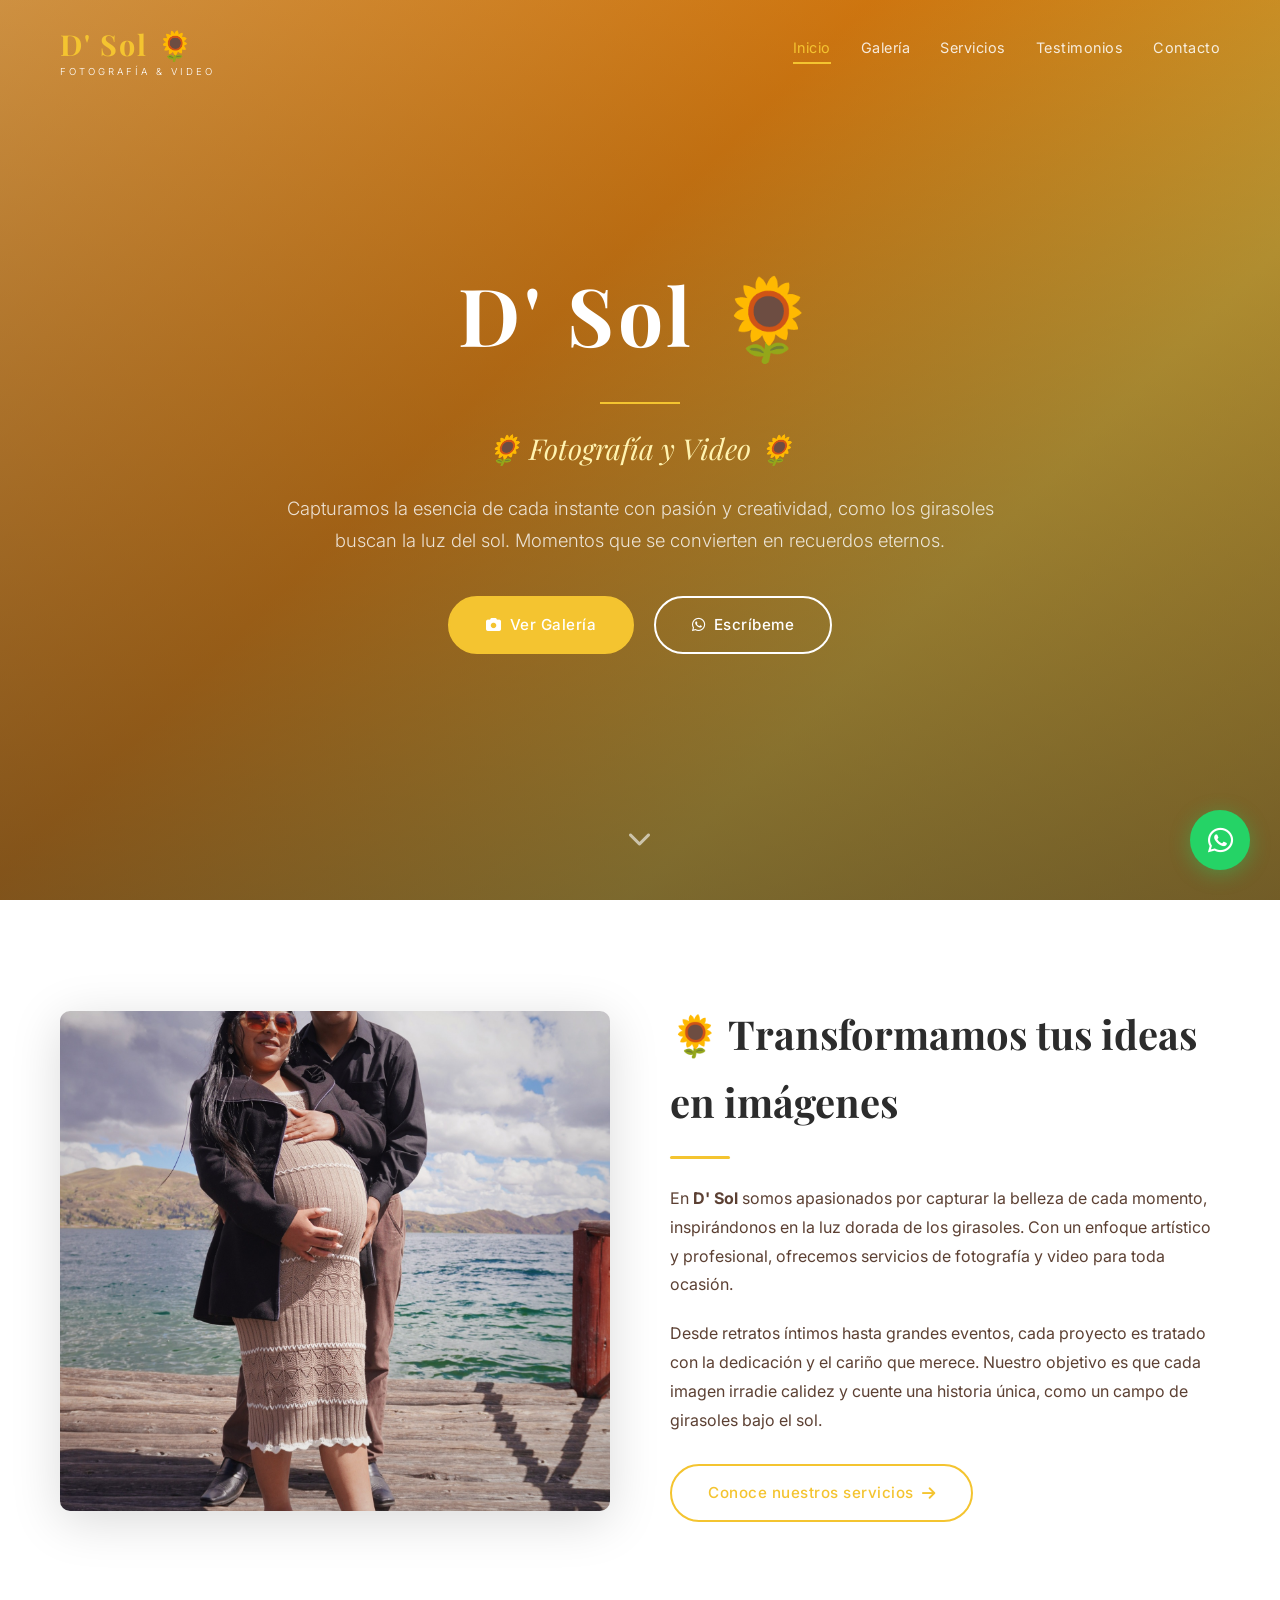
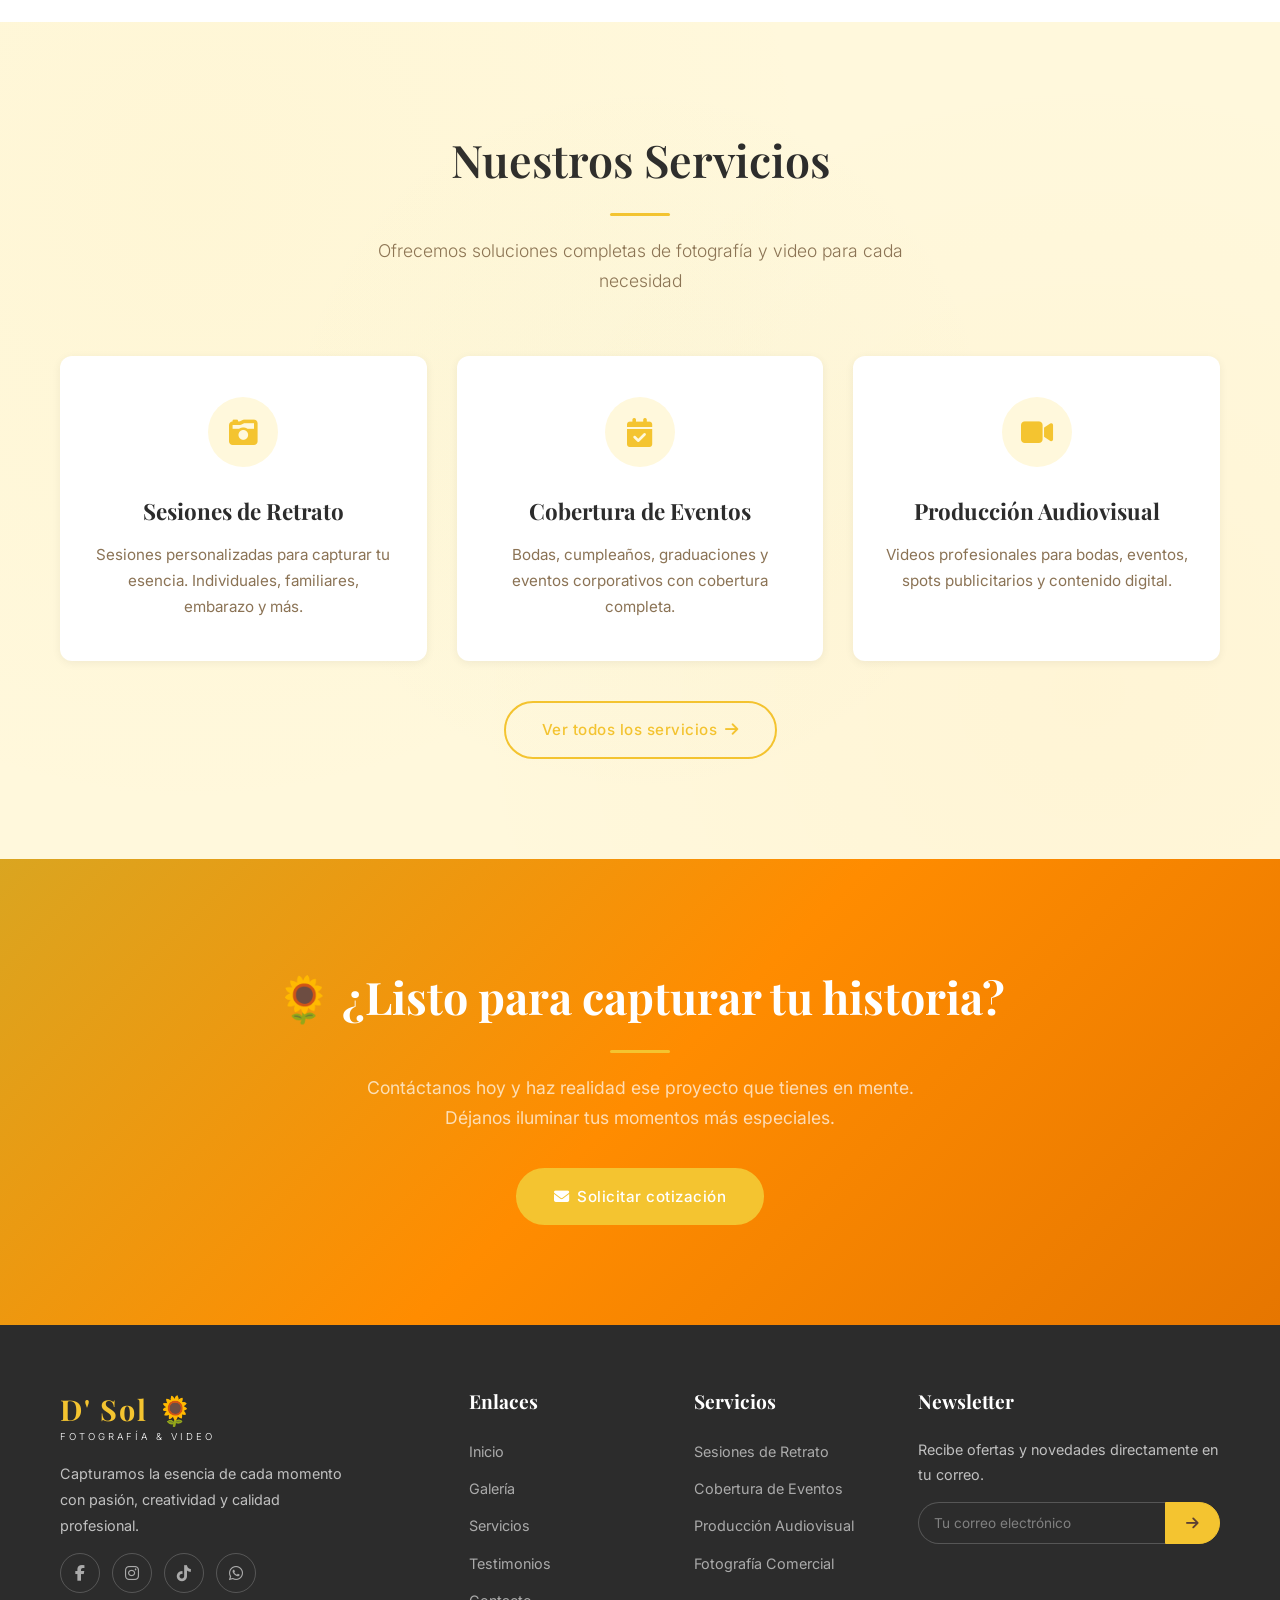
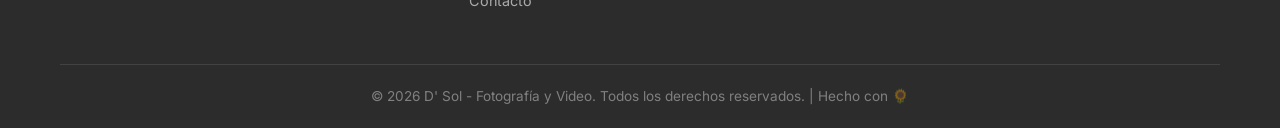
==== index.html @ 4c2d7820 "PrimeraVersion_FaltaEmail_planes" ====
<!DOCTYPE html>
<html lang="es">
<head>
  <meta charset="UTF-8">
  <meta name="viewport" content="width=device-width, initial-scale=1.0">
  <meta name="description" content="D' Sol - Fotografía y Video. Capturamos tus momentos más especiales con calidad profesional.">
  <title>D' Sol - Fotografía y Video</title>
  <link rel="stylesheet" href="css/style.css">
  <link rel="stylesheet" href="https://cdnjs.cloudflare.com/ajax/libs/font-awesome/6.5.1/css/all.min.css">
  <link rel="icon" href="img/favicon.ico" type="image/x-icon">
</head>
<body>

  <!-- ===== HEADER ===== -->
  <header class="header">
    <div class="container">
      <a href="index.html" class="logo">
        D' Sol 🌻
        <span class="logo-sub">Fotografía &amp; Video</span>
      </a>
      <nav class="nav">
        <a href="index.html" class="active">Inicio</a>
        <a href="galeria.html">Galería</a>
        <a href="servicios.html">Servicios</a>
        <a href="testimoniales.html">Testimonios</a>
        <a href="contacto.html">Contacto</a>
      </nav>
      <button class="hamburger" aria-label="Menú">
        <span></span>
        <span></span>
        <span></span>
      </button>
    </div>
  </header>

  <!-- ===== HERO SECTION ===== -->
  <section class="hero">
    <div class="hero-overlay"></div>
    <div class="hero-content">
      <h1>D' Sol 🌻</h1>
      <div class="hero-divider"></div>
      <p class="hero-sub">🌻 Fotografía y Video 🌻</p>
      <p class="hero-desc">Capturamos la esencia de cada instante con pasión y creatividad, como los girasoles buscan la luz del sol. Momentos que se convierten en recuerdos eternos.</p>
      <div class="hero-buttons">
        <a href="galeria.html" class="btn btn-primary"><i class="fas fa-camera"></i> Ver Galería</a>
        <a href="https://wa.me/51974904717" target="_blank" class="btn btn-secondary"><i class="fab fa-whatsapp"></i> Escríbeme</a>
      </div>
    </div>
    <div class="hero-scroll">
      <a href="#about"><i class="fas fa-chevron-down"></i></a>
    </div>
  </section>

  <!-- ===== ABOUT SECTION ===== -->
  <section class="section" id="about">
    <div class="container">
      <div class="about-grid">
        <div class="about-image">
          <img src="img/foto1_galeria.jpg" alt="D' Sol Fotografía">
        </div>
        <div class="about-text">
          <h2>🌻 Transformamos tus ideas en imágenes</h2>
          <div class="section-divider" style="margin: 15px 0 25px;"></div>
          <p>En <strong>D' Sol</strong> somos apasionados por capturar la belleza de cada momento, inspirándonos en la luz dorada de los girasoles. Con un enfoque artístico y profesional, ofrecemos servicios de fotografía y video para toda ocasión.</p>
          <p>Desde retratos íntimos hasta grandes eventos, cada proyecto es tratado con la dedicación y el cariño que merece. Nuestro objetivo es que cada imagen irradie calidez y cuente una historia única, como un campo de girasoles bajo el sol.</p>
          <a href="servicios.html" class="btn btn-gold-outline">Conoce nuestros servicios <i class="fas fa-arrow-right"></i></a>
        </div>
      </div>
    </div>
  </section>

  <!-- ===== SERVICES PREVIEW ===== -->
  <section class="section section-alt">
    <div class="container">
      <h2 class="section-title">Nuestros Servicios</h2>
      <div class="section-divider"></div>
      <p class="section-subtitle">Ofrecemos soluciones completas de fotografía y video para cada necesidad</p>
      <div class="services-grid">
        <div class="service-card">
          <div class="icon"><i class="fas fa-camera-retro"></i></div>
          <h3>Sesiones de Retrato</h3>
          <p>Sesiones personalizadas para capturar tu esencia. Individuales, familiares, embarazo y más.</p>
        </div>
        <div class="service-card">
          <div class="icon"><i class="fas fa-calendar-check"></i></div>
          <h3>Cobertura de Eventos</h3>
          <p>Bodas, cumpleaños, graduaciones y eventos corporativos con cobertura completa.</p>
        </div>
        <div class="service-card">
          <div class="icon"><i class="fas fa-video"></i></div>
          <h3>Producción Audiovisual</h3>
          <p>Videos profesionales para bodas, eventos, spots publicitarios y contenido digital.</p>
        </div>
      </div>
      <div style="text-align: center; margin-top: 40px;">
        <a href="servicios.html" class="btn btn-gold-outline">Ver todos los servicios <i class="fas fa-arrow-right"></i></a>
      </div>
    </div>
  </section>

  <!-- ===== CTA SECTION ===== -->
  <section class="cta-section">
    <div class="container">
      <h2>🌻 ¿Listo para capturar tu historia?</h2>
      <div class="section-divider"></div>
      <p>Contáctanos hoy y haz realidad ese proyecto que tienes en mente. Déjanos iluminar tus momentos más especiales.</p>
      <a href="contacto.html" class="btn btn-primary"><i class="fas fa-envelope"></i> Solicitar cotización</a>
    </div>
  </section>

  <!-- ===== FOOTER ===== -->
  <footer class="footer">
    <div class="container">
      <div class="footer-grid">
        <div class="footer-brand">
          <a href="index.html" class="logo">
            D' Sol 🌻
            <span class="logo-sub">Fotografía &amp; Video</span>
          </a>
          <p>Capturamos la esencia de cada momento con pasión, creatividad y calidad profesional.</p>
          <div class="footer-social">
            <a href="https://www.facebook.com/profile.php?id=61590328746285" target="_blank" aria-label="Facebook"><i class="fab fa-facebook-f"></i></a>
            <a href="https://www.instagram.com/dsol_studio.fotografiayvideo" target="_blank" aria-label="Instagram"><i class="fab fa-instagram"></i></a>
            <a href="https://www.tiktok.com/@la_bitacora_de_sole" target="_blank" aria-label="TikTok"><i class="fab fa-tiktok"></i></a>
            <a href="https://wa.me/51974904717" target="_blank" aria-label="WhatsApp"><i class="fab fa-whatsapp"></i></a>
          </div>
        </div>
        <div>
          <h4>Enlaces</h4>
          <ul class="footer-links">
            <li><a href="index.html">Inicio</a></li>
            <li><a href="galeria.html">Galería</a></li>
            <li><a href="servicios.html">Servicios</a></li>
            <li><a href="testimoniales.html">Testimonios</a></li>
            <li><a href="contacto.html">Contacto</a></li>
          </ul>
        </div>
        <div>
          <h4>Servicios</h4>
          <ul class="footer-links">
            <li><a href="servicios.html">Sesiones de Retrato</a></li>
            <li><a href="servicios.html">Cobertura de Eventos</a></li>
            <li><a href="servicios.html">Producción Audiovisual</a></li>
            <li><a href="servicios.html">Fotografía Comercial</a></li>
          </ul>
        </div>
        <div class="footer-newsletter">
          <h4>Newsletter</h4>
          <p>Recibe ofertas y novedades directamente en tu correo.</p>
          <form class="newsletter-form">
            <input type="email" placeholder="Tu correo electrónico" required>
            <button type="submit"><i class="fas fa-arrow-right"></i></button>
          </form>
        </div>
      </div>
      <div class="footer-bottom">
        <p>&copy; 2026 D' Sol - Fotografía y Video. Todos los derechos reservados. | Hecho con 🌻</p>
      </div>
    </div>
  </footer>

  <!-- ===== WHATSAPP FLOATING BUTTON ===== -->
  <a href="https://wa.me/51974904717" target="_blank" class="whatsapp-float" aria-label="WhatsApp">
    <i class="fab fa-whatsapp"></i>
  </a>

  <script src="js/main.js"></script>
</body>
</html>
---- css/style.css ----
/* ============================================
   D' Sol - Fotografía y Video | Style Sheet
   Tema: Girasol | Colores cálidos | Elegancia
   ============================================ */

/* ----- Import Google Fonts ----- */
@import url('https://fonts.googleapis.com/css2?family=Playfair+Display:ital,wght@0,400;0,500;0,600;0,700;1,400&family=Inter:wght@300;400;500;600&display=swap');

/* ----- CSS Custom Properties ----- */
:root {
  --gold: #F4C430;
  --gold-light: #FFF3B0;
  --gold-dark: #DAA520;
  --orange: #FF8C00;
  --orange-light: #FFB347;
  --brown: #5C4033;
  --brown-light: #8B7355;
  --leaf-green: #6B8E23;
  --cream: #FFF8DC;
  --white: #FFFFFF;
  --off-white: #FFFAF0;
  --dark: #2C2C2C;
  --dark-light: #4A4A4A;
  --gray: #FFF8DC;
  --gray-medium: #F0E6C8;
  --text: #5C4033;
  --text-light: #8B7355;
  --shadow-sm: 0 2px 10px rgba(0,0,0,0.06);
  --shadow-md: 0 4px 25px rgba(0,0,0,0.1);
  --shadow-lg: 0 10px 50px rgba(0,0,0,0.15);
  --transition: all 0.3s ease;
  --font-heading: 'Playfair Display', Georgia, serif;
  --font-body: 'Inter', -apple-system, sans-serif;
}

/* ----- Reset & Base ----- */
*, *::before, *::after {
  margin: 0;
  padding: 0;
  box-sizing: border-box;
}

html {
  scroll-behavior: smooth;
  font-size: 16px;
}

body {
  font-family: var(--font-body);
  color: var(--text);
  background: var(--white);
  line-height: 1.7;
  overflow-x: hidden;
}

a {
  text-decoration: none;
  color: inherit;
  transition: var(--transition);
}

img {
  max-width: 100%;
  height: auto;
  display: block;
}

ul { list-style: none; }

.container {
  max-width: 1200px;
  margin: 0 auto;
  padding: 0 20px;
}

.section {
  padding: 100px 0;
}

.section-title {
  font-family: var(--font-heading);
  font-size: 2.8rem;
  color: var(--dark);
  text-align: center;
  margin-bottom: 15px;
  font-weight: 600;
}

.section-subtitle {
  text-align: center;
  color: var(--text-light);
  font-size: 1.1rem;
  max-width: 600px;
  margin: 0 auto 60px;
  font-weight: 300;
}

.section-divider {
  width: 60px;
  height: 3px;
  background: var(--gold);
  margin: 15px auto 20px;
  border-radius: 2px;
}

.section-alt {
  background: var(--cream);
  position: relative;
}

.section-alt::before {
  content: '';
  position: absolute;
  top: 0; left: 0; right: 0; bottom: 0;
  background-image: 
    radial-gradient(circle at 15% 20%, rgba(244,196,48,0.04) 0%, transparent 50%),
    radial-gradient(circle at 85% 80%, rgba(255,140,0,0.03) 0%, transparent 50%),
    radial-gradient(circle at 50% 50%, rgba(107,142,35,0.02) 0%, transparent 50%);
  pointer-events: none;
}

.sunflower-icon {
  display: inline-block;
  font-size: 1.2rem;
  margin: 0 5px;
}

.sunflower-divider {
  display: flex;
  align-items: center;
  justify-content: center;
  gap: 10px;
  margin: 20px 0;
  font-size: 1.1rem;
  color: var(--gold);
}

.sunflower-divider::before,
.sunflower-divider::after {
  content: '';
  flex: 1;
  height: 1px;
  background: linear-gradient(to right, transparent, var(--gold-light), transparent);
  max-width: 100px;
}

.featured-badge {
  background: linear-gradient(135deg, var(--gold), var(--orange));
  color: var(--white);
}

/* ----- Buttons ----- */
.btn {
  display: inline-flex;
  align-items: center;
  gap: 8px;
  padding: 14px 36px;
  border-radius: 50px;
  font-family: var(--font-body);
  font-size: 0.95rem;
  font-weight: 500;
  cursor: pointer;
  transition: var(--transition);
  border: 2px solid transparent;
  letter-spacing: 0.5px;
}

.btn-primary {
  background: var(--gold);
  color: var(--white);
  border-color: var(--gold);
}

.btn-primary:hover {
  background: transparent;
  color: var(--gold);
  transform: translateY(-2px);
  box-shadow: 0 5px 20px rgba(201, 169, 110, 0.3);
}

.btn-secondary {
  background: transparent;
  color: var(--white);
  border-color: var(--white);
}

.btn-secondary:hover {
  background: var(--white);
  color: var(--dark);
  transform: translateY(-2px);
}

.btn-dark {
  background: var(--dark);
  color: var(--white);
  border-color: var(--dark);
}

.btn-dark:hover {
  background: var(--gold);
  border-color: var(--gold);
  transform: translateY(-2px);
}

.btn-gold-outline {
  background: transparent;
  color: var(--gold);
  border-color: var(--gold);
}

.btn-gold-outline:hover {
  background: var(--gold);
  color: var(--white);
  transform: translateY(-2px);
}

/* ----- Header / Navigation ----- */
.header {
  position: fixed;
  top: 0;
  left: 0;
  width: 100%;
  z-index: 1000;
  padding: 20px 0;
  transition: var(--transition);
  background: transparent;
}

.header.scrolled {
  background: rgba(255,255,255,0.98);
  backdrop-filter: blur(10px);
  padding: 12px 0;
  box-shadow: 0 2px 20px rgba(0,0,0,0.08);
}

.header .container {
  display: flex;
  align-items: center;
  justify-content: space-between;
}

.logo {
  font-family: var(--font-heading);
  font-size: 1.8rem;
  font-weight: 700;
  color: var(--gold);
  letter-spacing: 2px;
}

.logo span {
  color: var(--white);
}

.header.scrolled .logo span {
  color: var(--dark);
}

.logo-sub {
  display: block;
  font-size: 0.6rem;
  font-family: var(--font-body);
  font-weight: 300;
  letter-spacing: 3px;
  color: var(--white);
  text-transform: uppercase;
  margin-top: -5px;
}

.header.scrolled .logo-sub {
  color: var(--text-light);
}

.nav {
  display: flex;
  align-items: center;
  gap: 30px;
}

.nav a {
  color: rgba(255,255,255,0.85);
  font-size: 0.9rem;
  font-weight: 400;
  letter-spacing: 0.5px;
  position: relative;
  padding-bottom: 3px;
}

.header.scrolled .nav a {
  color: var(--dark-light);
}

.nav a::after {
  content: '';
  position: absolute;
  bottom: 0;
  left: 0;
  width: 0;
  height: 2px;
  background: var(--gold);
  transition: var(--transition);
}

.nav a:hover::after,
.nav a.active::after {
  width: 100%;
}

.nav a:hover,
.nav a.active {
  color: var(--gold);
}

/* Hamburger Menu */
.hamburger {
  display: none;
  flex-direction: column;
  gap: 5px;
  cursor: pointer;
  padding: 5px;
  background: none;
  border: none;
}

.hamburger span {
  display: block;
  width: 25px;
  height: 2px;
  background: var(--white);
  transition: var(--transition);
}

.header.scrolled .hamburger span {
  background: var(--dark);
}

/* Hero Section */
.hero {
  position: relative;
  min-height: 100vh;
  display: flex;
  align-items: center;
  justify-content: center;
  background: linear-gradient(135deg, #FFB347 0%, #FF8C00 40%, #F4C430 70%, #DAA520 100%);
  overflow: hidden;
}

.hero::before {
  content: '';
  position: absolute;
  top: 0;
  left: 0;
  width: 100%;
  height: 100%;
  background: url('https://images.unsplash.com/photo-1597848212624-a19eb35e2651?w=1920&q=80') center/cover no-repeat;
  opacity: 0.2;
  animation: heroZoom 20s ease-in-out infinite alternate;
}

@keyframes heroZoom {
  0% { transform: scale(1); }
  100% { transform: scale(1.1); }
}

.hero-overlay {
  position: absolute;
  top: 0;
  left: 0;
  width: 100%;
  height: 100%;
  background: linear-gradient(to bottom, rgba(92,64,51,0.3) 0%, rgba(44,44,44,0.6) 100%);
}

.hero-content {
  position: relative;
  z-index: 2;
  text-align: center;
  padding: 0 20px;
  max-width: 800px;
}

.hero-content h1 {
  font-family: var(--font-heading);
  font-size: 5rem;
  color: var(--white);
  font-weight: 700;
  letter-spacing: 4px;
  margin-bottom: 5px;
  animation: fadeInUp 1s ease;
}

.hero-content .hero-sub {
  font-family: var(--font-heading);
  font-size: 1.8rem;
  color: var(--gold-light);
  font-weight: 400;
  font-style: italic;
  margin-bottom: 20px;
  animation: fadeInUp 1s ease 0.2s both;
}

.hero-content .hero-desc {
  font-size: 1.15rem;
  color: rgba(255,255,255,0.8);
  font-weight: 300;
  margin-bottom: 40px;
  animation: fadeInUp 1s ease 0.4s both;
}

.hero-divider {
  width: 80px;
  height: 2px;
  background: var(--gold);
  margin: 20px auto;
  animation: fadeInUp 1s ease 0.3s both;
}

.hero-buttons {
  display: flex;
  gap: 20px;
  justify-content: center;
  flex-wrap: wrap;
  animation: fadeInUp 1s ease 0.6s both;
}

.hero-scroll {
  position: absolute;
  bottom: 40px;
  left: 50%;
  transform: translateX(-50%);
  z-index: 2;
  animation: bounceDown 2s ease-in-out infinite;
}

.hero-scroll a {
  color: rgba(255,255,255,0.6);
  font-size: 1.5rem;
}

@keyframes fadeInUp {
  from { opacity: 0; transform: translateY(30px); }
  to { opacity: 1; transform: translateY(0); }
}

@keyframes bounceDown {
  0%, 100% { transform: translateX(-50%) translateY(0); }
  50% { transform: translateX(-50%) translateY(10px); }
}

/* ----- About Section (Home) ----- */
.about-grid {
  display: grid;
  grid-template-columns: 1fr 1fr;
  gap: 60px;
  align-items: center;
}

.about-image {
  border-radius: 10px;
  overflow: hidden;
  box-shadow: var(--shadow-lg);
}

.about-image img {
  width: 100%;
  height: 500px;
  object-fit: cover;
  transition: var(--transition);
}

.about-image:hover img {
  transform: scale(1.03);
}

.about-text h2 {
  font-family: var(--font-heading);
  font-size: 2.5rem;
  color: var(--dark);
  margin-bottom: 20px;
}

.about-text p {
  margin-bottom: 20px;
  line-height: 1.8;
}

.about-text .btn {
  margin-top: 10px;
}

/* ----- Services Cards (Home Preview) ----- */
.services-grid {
  display: grid;
  grid-template-columns: repeat(3, 1fr);
  gap: 30px;
}

.service-card {
  background: var(--white);
  border-radius: 12px;
  padding: 40px 30px;
  text-align: center;
  box-shadow: var(--shadow-sm);
  transition: var(--transition);
  border: 1px solid transparent;
}

.service-card:hover {
  transform: translateY(-8px);
  box-shadow: var(--shadow-md);
  border-color: var(--gold-light);
}

.service-card .icon {
  width: 70px;
  height: 70px;
  margin: 0 auto 25px;
  background: var(--gray);
  border-radius: 50%;
  display: flex;
  align-items: center;
  justify-content: center;
  font-size: 1.8rem;
  color: var(--gold);
  transition: var(--transition);
}

.service-card:hover .icon {
  background: var(--gold);
  color: var(--white);
}

.service-card h3 {
  font-family: var(--font-heading);
  font-size: 1.4rem;
  color: var(--dark);
  margin-bottom: 12px;
}

.service-card p {
  font-size: 0.95rem;
  color: var(--text-light);
  line-height: 1.7;
}

/* ----- CTA Section ----- */
.cta-section {
  background: linear-gradient(135deg, #DAA520 0%, #FF8C00 50%, #E67600 100%);
  text-align: center;
  padding: 100px 0;
  position: relative;
  overflow: hidden;
}

.cta-section::before {
  content: '';
  position: absolute;
  top: 0; left: 0;
  width: 100%; height: 100%;
  background: url('https://images.unsplash.com/photo-1597848212624-a19eb35e2651?w=1920&q=80') center/cover no-repeat;
  opacity: 0.08;
}

.cta-section .container {
  position: relative;
  z-index: 1;
}

.cta-section h2 {
  font-family: var(--font-heading);
  font-size: 2.8rem;
  color: var(--white);
  margin-bottom: 15px;
}

.cta-section p {
  color: rgba(255,255,255,0.7);
  font-size: 1.1rem;
  margin-bottom: 35px;
  max-width: 600px;
  margin-left: auto;
  margin-right: auto;
}

/* ----- Gallery Page ----- */
.gallery-grid {
  display: grid;
  grid-template-columns: repeat(3, 1fr);
  gap: 20px;
}

.gallery-item {
  position: relative;
  border-radius: 8px;
  overflow: hidden;
  cursor: pointer;
  aspect-ratio: 4/3;
}

.gallery-item img {
  width: 100%;
  height: 100%;
  object-fit: cover;
  transition: transform 0.5s ease;
}

.gallery-item:hover img {
  transform: scale(1.08);
}

.gallery-item .overlay {
  position: absolute;
  top: 0; left: 0;
  width: 100%; height: 100%;
  background: rgba(0,0,0,0.4);
  display: flex;
  align-items: center;
  justify-content: center;
  opacity: 0;
  transition: var(--transition);
}

.gallery-item:hover .overlay {
  opacity: 1;
}

.gallery-item .overlay i {
  color: var(--white);
  font-size: 2rem;
  transform: scale(0.5);
  transition: var(--transition);
}

.gallery-item:hover .overlay i {
  transform: scale(1);
}

.gallery-item.wide {
  grid-column: span 2;
  grid-row: span 1;
}

.gallery-item.tall {
  grid-column: span 1;
  grid-row: span 2;
}

/* ----- Lightbox ----- */
.lightbox {
  position: fixed;
  top: 0; left: 0;
  width: 100%; height: 100%;
  background: rgba(0,0,0,0.95);
  z-index: 2000;
  display: none;
  align-items: center;
  justify-content: center;
  padding: 40px;
}

.lightbox.active {
  display: flex;
}

.lightbox-content {
  max-width: 90vw;
  max-height: 85vh;
  position: relative;
}

.lightbox-content img {
  max-width: 100%;
  max-height: 85vh;
  object-fit: contain;
  border-radius: 4px;
  box-shadow: 0 20px 60px rgba(0,0,0,0.5);
}

.lightbox-close {
  position: absolute;
  top: -40px;
  right: 0;
  color: var(--white);
  font-size: 2rem;
  cursor: pointer;
  transition: var(--transition);
  background: none;
  border: none;
}

.lightbox-close:hover {
  color: var(--gold);
  transform: rotate(90deg);
}

.lightbox-nav {
  position: absolute;
  top: 50%;
  transform: translateY(-50%);
  color: var(--white);
  font-size: 2.5rem;
  cursor: pointer;
  transition: var(--transition);
  background: none;
  border: none;
  padding: 10px;
}

.lightbox-nav:hover {
  color: var(--gold);
}

.lightbox-nav.prev { left: -60px; }
.lightbox-nav.next { right: -60px; }

.lightbox-counter {
  position: absolute;
  bottom: -35px;
  left: 50%;
  transform: translateX(-50%);
  color: rgba(255,255,255,0.6);
  font-size: 0.9rem;
  font-family: var(--font-body);
}

/* ----- Services Page ----- */
.services-detailed {
  display: grid;
  grid-template-columns: repeat(2, 1fr);
  gap: 30px;
}

.service-detailed-card {
  background: var(--white);
  border-radius: 12px;
  padding: 0;
  overflow: hidden;
  box-shadow: var(--shadow-sm);
  transition: var(--transition);
  border: 1px solid var(--gray-medium);
  display: flex;
  flex-direction: column;
}

.service-detailed-card:hover {
  transform: translateY(-5px);
  box-shadow: var(--shadow-md);
  border-color: var(--gold-light);
}

.service-detailed-card .card-header {
  padding: 35px 30px 20px;
  text-align: center;
  border-bottom: 1px solid var(--gray);
}

.service-detailed-card .card-header h3 {
  font-family: var(--font-heading);
  font-size: 1.6rem;
  color: var(--dark);
  margin-bottom: 8px;
}

.service-detailed-card .card-header .price {
  font-family: var(--font-heading);
  font-size: 1rem;
  color: var(--text-light);
  font-style: italic;
}

.service-detailed-card .card-body {
  padding: 25px 30px;
  flex: 1;
}

.service-detailed-card .card-body ul li {
  padding: 10px 0;
  display: flex;
  align-items: center;
  gap: 12px;
  border-bottom: 1px solid var(--gray);
  font-size: 0.95rem;
}

.service-detailed-card .card-body ul li:last-child {
  border-bottom: none;
}

.service-detailed-card .card-body ul li i {
  color: var(--gold);
  width: 18px;
  text-align: center;
}

.service-detailed-card .card-footer {
  padding: 20px 30px;
  text-align: center;
  border-top: 1px solid var(--gray);
}

.service-detailed-card.featured {
  border-color: var(--gold);
  position: relative;
}

.service-detailed-card.featured::before {
  content: '🌻 RECOMENDADO';
  position: absolute;
  top: 15px;
  right: -30px;
  background: linear-gradient(135deg, var(--gold), var(--orange));
  color: var(--white);
  padding: 5px 35px;
  font-size: 0.7rem;
  font-weight: 600;
  letter-spacing: 2px;
  transform: rotate(45deg);
}

/* ----- Contact Page ----- */
.contact-wrapper {
  display: grid;
  grid-template-columns: 1fr 1.5fr;
  gap: 50px;
}

.contact-info {
  padding: 40px;
  background: var(--gray);
  border-radius: 12px;
}

.contact-info h3 {
  font-family: var(--font-heading);
  font-size: 1.5rem;
  color: var(--dark);
  margin-bottom: 25px;
}

.contact-info-item {
  display: flex;
  gap: 15px;
  margin-bottom: 25px;
}

.contact-info-item .icon {
  width: 45px;
  height: 45px;
  min-width: 45px;
  background: var(--gold);
  border-radius: 50%;
  display: flex;
  align-items: center;
  justify-content: center;
  color: var(--white);
  font-size: 1rem;
}

.contact-info-item .info h4 {
  font-size: 0.9rem;
  font-weight: 600;
  color: var(--dark);
  margin-bottom: 3px;
}

.contact-info-item .info p {
  font-size: 0.9rem;
  color: var(--text-light);
}

.contact-social {
  display: flex;
  gap: 15px;
  margin-top: 30px;
}

.contact-social a {
  width: 45px;
  height: 45px;
  border-radius: 50%;
  background: var(--white);
  display: flex;
  align-items: center;
  justify-content: center;
  color: var(--dark-light);
  font-size: 1.2rem;
  transition: var(--transition);
  box-shadow: var(--shadow-sm);
}

.contact-social a:hover {
  background: var(--gold);
  color: var(--white);
  transform: translateY(-3px);
}

/* ----- Forms ----- */
.form-group {
  margin-bottom: 20px;
}

.form-group label {
  display: block;
  font-size: 0.85rem;
  font-weight: 500;
  color: var(--dark);
  margin-bottom: 6px;
}

.form-group input,
.form-group select,
.form-group textarea {
  width: 100%;
  padding: 14px 18px;
  border: 1px solid var(--gray-medium);
  border-radius: 8px;
  font-family: var(--font-body);
  font-size: 0.95rem;
  color: var(--dark);
  transition: var(--transition);
  background: var(--white);
}

.form-group input:focus,
.form-group select:focus,
.form-group textarea:focus {
  outline: none;
  border-color: var(--gold);
  box-shadow: 0 0 0 3px rgba(201, 169, 110, 0.15);
}

.form-group textarea {
  resize: vertical;
  min-height: 120px;
}

.form-row {
  display: grid;
  grid-template-columns: 1fr 1fr;
  gap: 20px;
}

.booking-form {
  margin-top: 50px;
  padding-top: 40px;
  border-top: 1px solid var(--gray-medium);
}

.booking-form h3 {
  font-family: var(--font-heading);
  font-size: 1.8rem;
  color: var(--dark);
  margin-bottom: 10px;
}

.booking-form .form-subtitle {
  color: var(--text-light);
  margin-bottom: 30px;
  font-size: 0.95rem;
}

/* ----- Testimonials Page ----- */
.testimonials-grid {
  display: grid;
  grid-template-columns: repeat(2, 1fr);
  gap: 30px;
}

.testimonial-card {
  background: var(--white);
  padding: 35px;
  border-radius: 12px;
  box-shadow: var(--shadow-sm);
  border: 1px solid var(--gray);
  transition: var(--transition);
}

.testimonial-card:hover {
  box-shadow: var(--shadow-md);
  transform: translateY(-3px);
}

.testimonial-card .stars {
  color: var(--gold);
  font-size: 1rem;
  margin-bottom: 15px;
  letter-spacing: 3px;
}

.testimonial-card blockquote {
  font-size: 1rem;
  line-height: 1.8;
  color: var(--text);
  font-style: italic;
  margin-bottom: 20px;
}

.testimonial-card blockquote::before {
  content: '"';
  font-family: var(--font-heading);
  font-size: 3rem;
  color: var(--gold-light);
  line-height: 0;
  vertical-align: -15px;
  margin-right: 5px;
}

.testimonial-author {
  display: flex;
  align-items: center;
  gap: 15px;
}

.testimonial-author .avatar {
  width: 50px;
  height: 50px;
  border-radius: 50%;
  background: var(--gray);
  display: flex;
  align-items: center;
  justify-content: center;
  color: var(--text-light);
  font-size: 1.3rem;
  overflow: hidden;
}

.testimonial-author .avatar img {
  width: 100%;
  height: 100%;
  object-fit: cover;
}

.testimonial-author .author-info h4 {
  font-size: 0.95rem;
  font-weight: 600;
  color: var(--dark);
}

.testimonial-author .author-info span {
  font-size: 0.8rem;
  color: var(--text-light);
}

/* ----- Page Banner (subpages) ----- */
.page-banner {
  padding: 180px 0 80px;
  background: linear-gradient(135deg, #DAA520, #FF8C00);
  text-align: center;
  position: relative;
  overflow: hidden;
}

.page-banner::before {
  content: '';
  position: absolute;
  top: 0; left: 0; right: 0; bottom: 0;
  background: url('https://images.unsplash.com/photo-1597848212624-a19eb35e2651?w=1920&q=80') center/cover no-repeat;
  opacity: 0.1;
}

.page-banner .container {
  position: relative;
  z-index: 1;
}

.page-banner h1 {
  font-family: var(--font-heading);
  font-size: 3rem;
  color: var(--white);
  margin-bottom: 10px;
}

.page-banner p {
  color: rgba(255,255,255,0.7);
  font-size: 1.1rem;
}

.page-banner .section-divider {
  margin: 15px auto;
}

/* ----- Footer ----- */
.footer {
  background: var(--dark);
  color: rgba(255,255,255,0.7);
  padding: 60px 0 0;
}

.footer-grid {
  display: grid;
  grid-template-columns: 2fr 1fr 1fr 1.5fr;
  gap: 40px;
  padding-bottom: 40px;
  border-bottom: 1px solid rgba(255,255,255,0.1);
}

.footer-brand .logo {
  margin-bottom: 15px;
  display: inline-block;
}

.footer-brand p {
  font-size: 0.9rem;
  line-height: 1.8;
  max-width: 300px;
}

.footer h4 {
  font-family: var(--font-heading);
  font-size: 1.2rem;
  color: var(--white);
  margin-bottom: 20px;
}

.footer-links li {
  margin-bottom: 10px;
}

.footer-links a {
  color: rgba(255,255,255,0.6);
  font-size: 0.9rem;
  transition: var(--transition);
}

.footer-links a:hover {
  color: var(--gold);
  padding-left: 5px;
}

.footer-social {
  display: flex;
  gap: 12px;
  margin-top: 15px;
}

.footer-social a {
  width: 40px;
  height: 40px;
  border-radius: 50%;
  border: 1px solid rgba(255,255,255,0.2);
  display: flex;
  align-items: center;
  justify-content: center;
  color: rgba(255,255,255,0.6);
  font-size: 1rem;
  transition: var(--transition);
}

.footer-social a:hover {
  border-color: var(--gold);
  color: var(--gold);
  background: rgba(244, 196, 48, 0.1);
}

.footer-newsletter p {
  font-size: 0.9rem;
  margin-bottom: 15px;
}

.footer-newsletter .newsletter-form {
  display: flex;
  gap: 0;
}

.footer-newsletter input {
  flex: 1;
  padding: 12px 15px;
  border: 1px solid rgba(255,255,255,0.2);
  border-right: none;
  border-radius: 50px 0 0 50px;
  background: transparent;
  color: var(--white);
  font-family: var(--font-body);
  font-size: 0.85rem;
}

.footer-newsletter input::placeholder {
  color: rgba(255,255,255,0.4);
}

.footer-newsletter input:focus {
  outline: none;
  border-color: var(--gold);
}

.footer-newsletter button {
  padding: 12px 20px;
  border: 1px solid var(--gold);
  border-radius: 0 50px 50px 0;
  background: var(--gold);
  color: var(--brown);
  cursor: pointer;
  font-size: 0.9rem;
  transition: var(--transition);
}

.footer-newsletter button:hover {
  background: var(--orange);
  border-color: var(--orange);
  color: var(--white);
}

.footer-bottom {
  padding: 20px 0;
  text-align: center;
  font-size: 0.85rem;
  color: rgba(255,255,255,0.4);
}

.footer-bottom a {
  color: var(--gold);
}

/* ----- WhatsApp Floating Button ----- */
.whatsapp-float {
  position: fixed;
  bottom: 30px;
  right: 30px;
  z-index: 999;
  width: 60px;
  height: 60px;
  border-radius: 50%;
  background: #25D366;
  display: flex;
  align-items: center;
  justify-content: center;
  color: var(--white);
  font-size: 1.8rem;
  box-shadow: 0 4px 20px rgba(37, 211, 102, 0.4);
  transition: var(--transition);
  animation: whatsappPulse 2s ease-in-out infinite;
}

.whatsapp-float:hover {
  transform: scale(1.1);
  box-shadow: 0 6px 30px rgba(37, 211, 102, 0.6);
  color: var(--white);
}

@keyframes whatsappPulse {
  0% { box-shadow: 0 4px 20px rgba(37, 211, 102, 0.4); }
  50% { box-shadow: 0 4px 30px rgba(37, 211, 102, 0.7); }
  100% { box-shadow: 0 4px 20px rgba(37, 211, 102, 0.4); }
}

/* ----- Image Placeholder (when no image) ----- */
.img-placeholder {
  background: linear-gradient(135deg, var(--gray), var(--gray-medium));
  display: flex;
  align-items: center;
  justify-content: center;
  color: var(--text-light);
  font-size: 2rem;
  min-height: 200px;
}

/* ----- Responsive ----- */
@media (max-width: 1024px) {
  .about-grid {
    grid-template-columns: 1fr;
    gap: 40px;
  }
  .about-image img {
    height: 400px;
  }
  .services-grid {
    grid-template-columns: repeat(2, 1fr);
  }
  .services-detailed {
    grid-template-columns: 1fr;
  }
  .footer-grid {
    grid-template-columns: 1fr 1fr;
    gap: 30px;
  }
  .gallery-grid {
    grid-template-columns: repeat(2, 1fr);
  }
  .lightbox-nav.prev { left: -40px; }
  .lightbox-nav.next { right: -40px; }
}

@media (max-width: 768px) {
  .nav {
    position: fixed;
    top: 0;
    right: -100%;
    width: 70%;
    height: 100vh;
    background: var(--white);
    flex-direction: column;
    justify-content: center;
    gap: 25px;
    padding: 40px;
    box-shadow: -5px 0 30px rgba(0,0,0,0.1);
    transition: var(--transition);
  }

  .nav.active {
    right: 0;
  }

  .nav a {
    color: var(--dark);
    font-size: 1.1rem;
  }

  .hamburger {
    display: flex;
    z-index: 1001;
  }

  .hamburger.active span:nth-child(1) {
    transform: rotate(45deg) translate(5px, 5px);
    background: var(--dark);
  }

  .hamburger.active span:nth-child(2) {
    opacity: 0;
  }

  .hamburger.active span:nth-child(3) {
    transform: rotate(-45deg) translate(5px, -5px);
    background: var(--dark);
  }

  .section {
    padding: 60px 0;
  }

  .section-title {
    font-size: 2rem;
  }

  .hero-content h1 {
    font-size: 3rem;
  }

  .hero-content .hero-sub {
    font-size: 1.3rem;
  }

  .services-grid {
    grid-template-columns: 1fr;
    max-width: 400px;
    margin: 0 auto;
  }

  .gallery-grid {
    grid-template-columns: 1fr 1fr;
    gap: 10px;
  }

  .gallery-item.wide,
  .gallery-item.tall {
    grid-column: span 1;
    grid-row: span 1;
  }

  .contact-wrapper {
    grid-template-columns: 1fr;
  }

  .testimonials-grid {
    grid-template-columns: 1fr;
  }

  .footer-grid {
    grid-template-columns: 1fr;
    text-align: center;
  }

  .footer-brand p {
    max-width: 100%;
  }

  .footer-social {
    justify-content: center;
  }

  .form-row {
    grid-template-columns: 1fr;
  }

  .page-banner h1 {
    font-size: 2.2rem;
  }

  .page-banner {
    padding: 140px 0 60px;
  }

  .lightbox {
    padding: 20px;
  }

  .lightbox-nav {
    font-size: 1.8rem;
  }

  .lightbox-nav.prev { left: 5px; }
  .lightbox-nav.next { right: 5px; }

  .whatsapp-float {
    width: 50px;
    height: 50px;
    font-size: 1.5rem;
    bottom: 20px;
    right: 20px;
  }
}

@media (max-width: 480px) {
  .hero-content h1 {
    font-size: 2.2rem;
  }

  .section-title {
    font-size: 1.7rem;
  }

  .gallery-grid {
    grid-template-columns: 1fr;
  }

  .hero-buttons {
    flex-direction: column;
    align-items: center;
  }

  .hero-buttons .btn {
    width: 100%;
    justify-content: center;
  }

  .service-detailed-card .card-header,
  .service-detailed-card .card-body,
  .service-detailed-card .card-footer {
    padding-left: 20px;
    padding-right: 20px;
  }
}
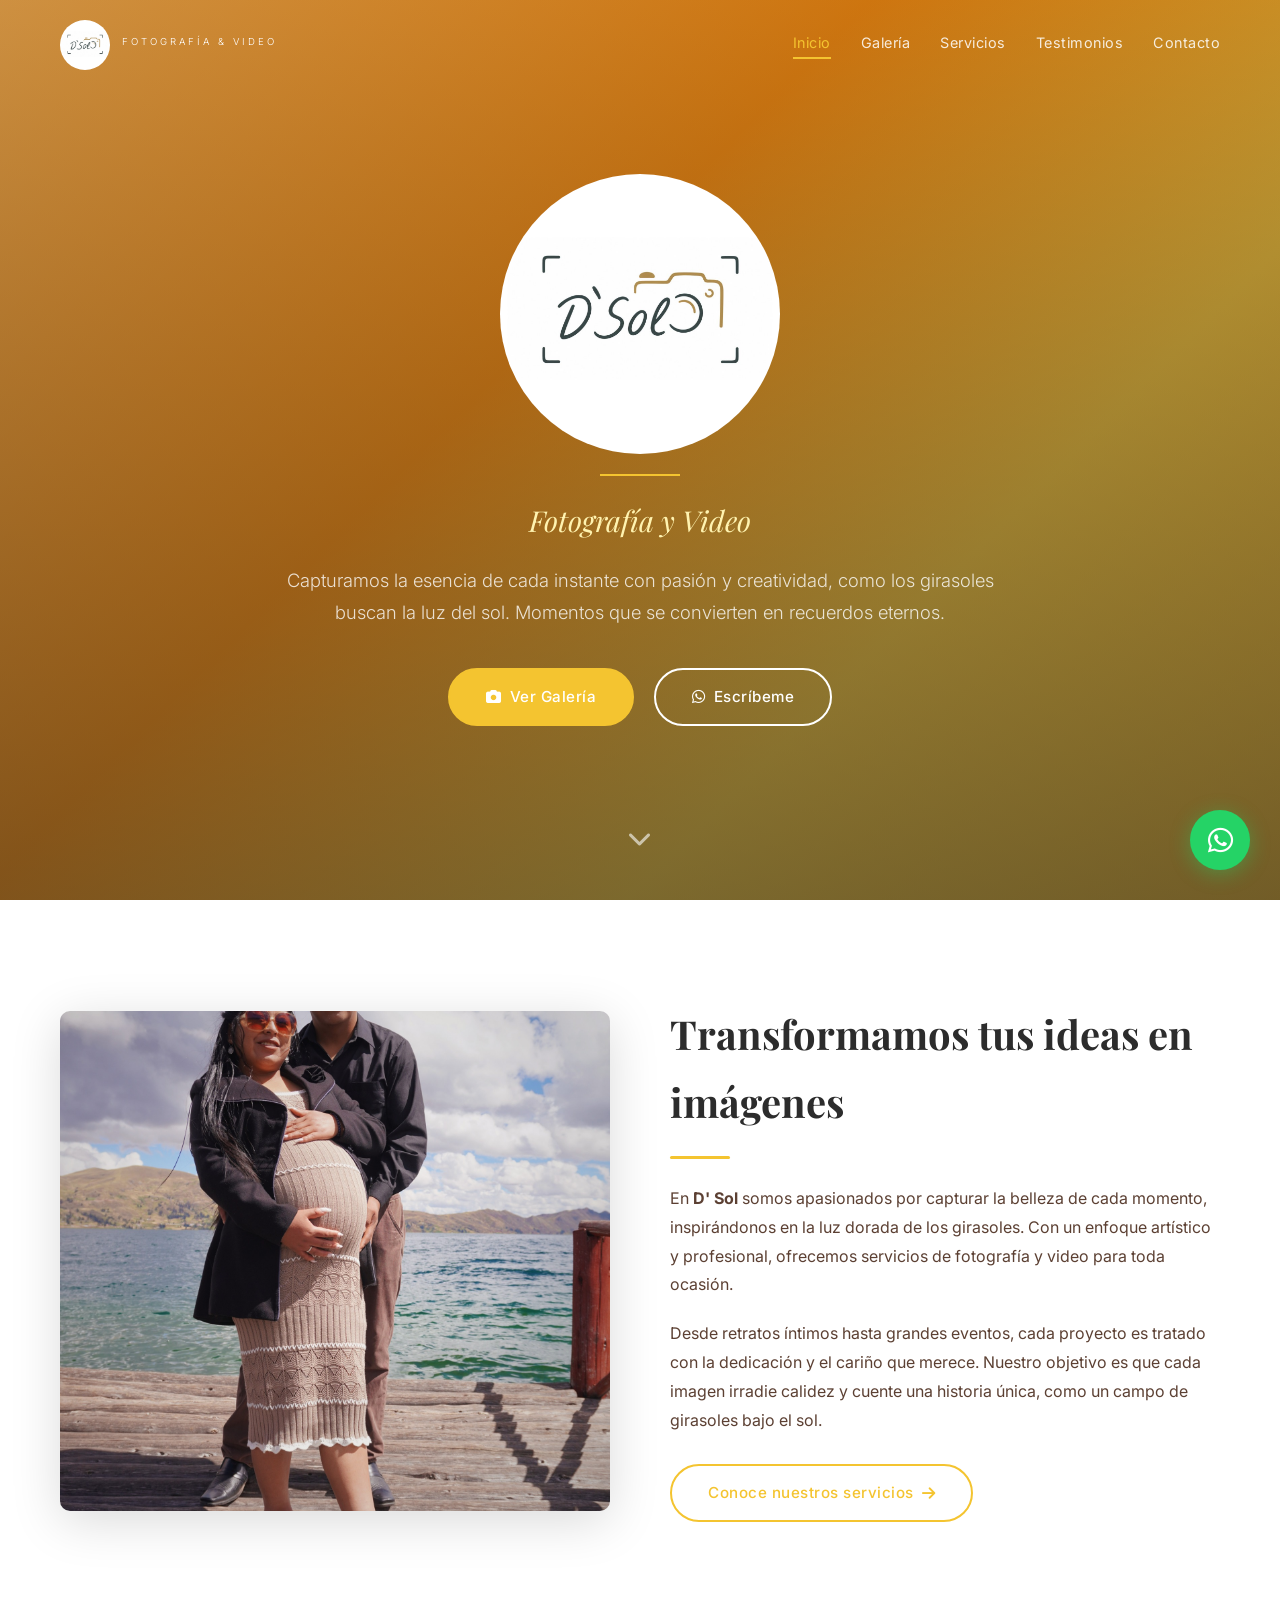
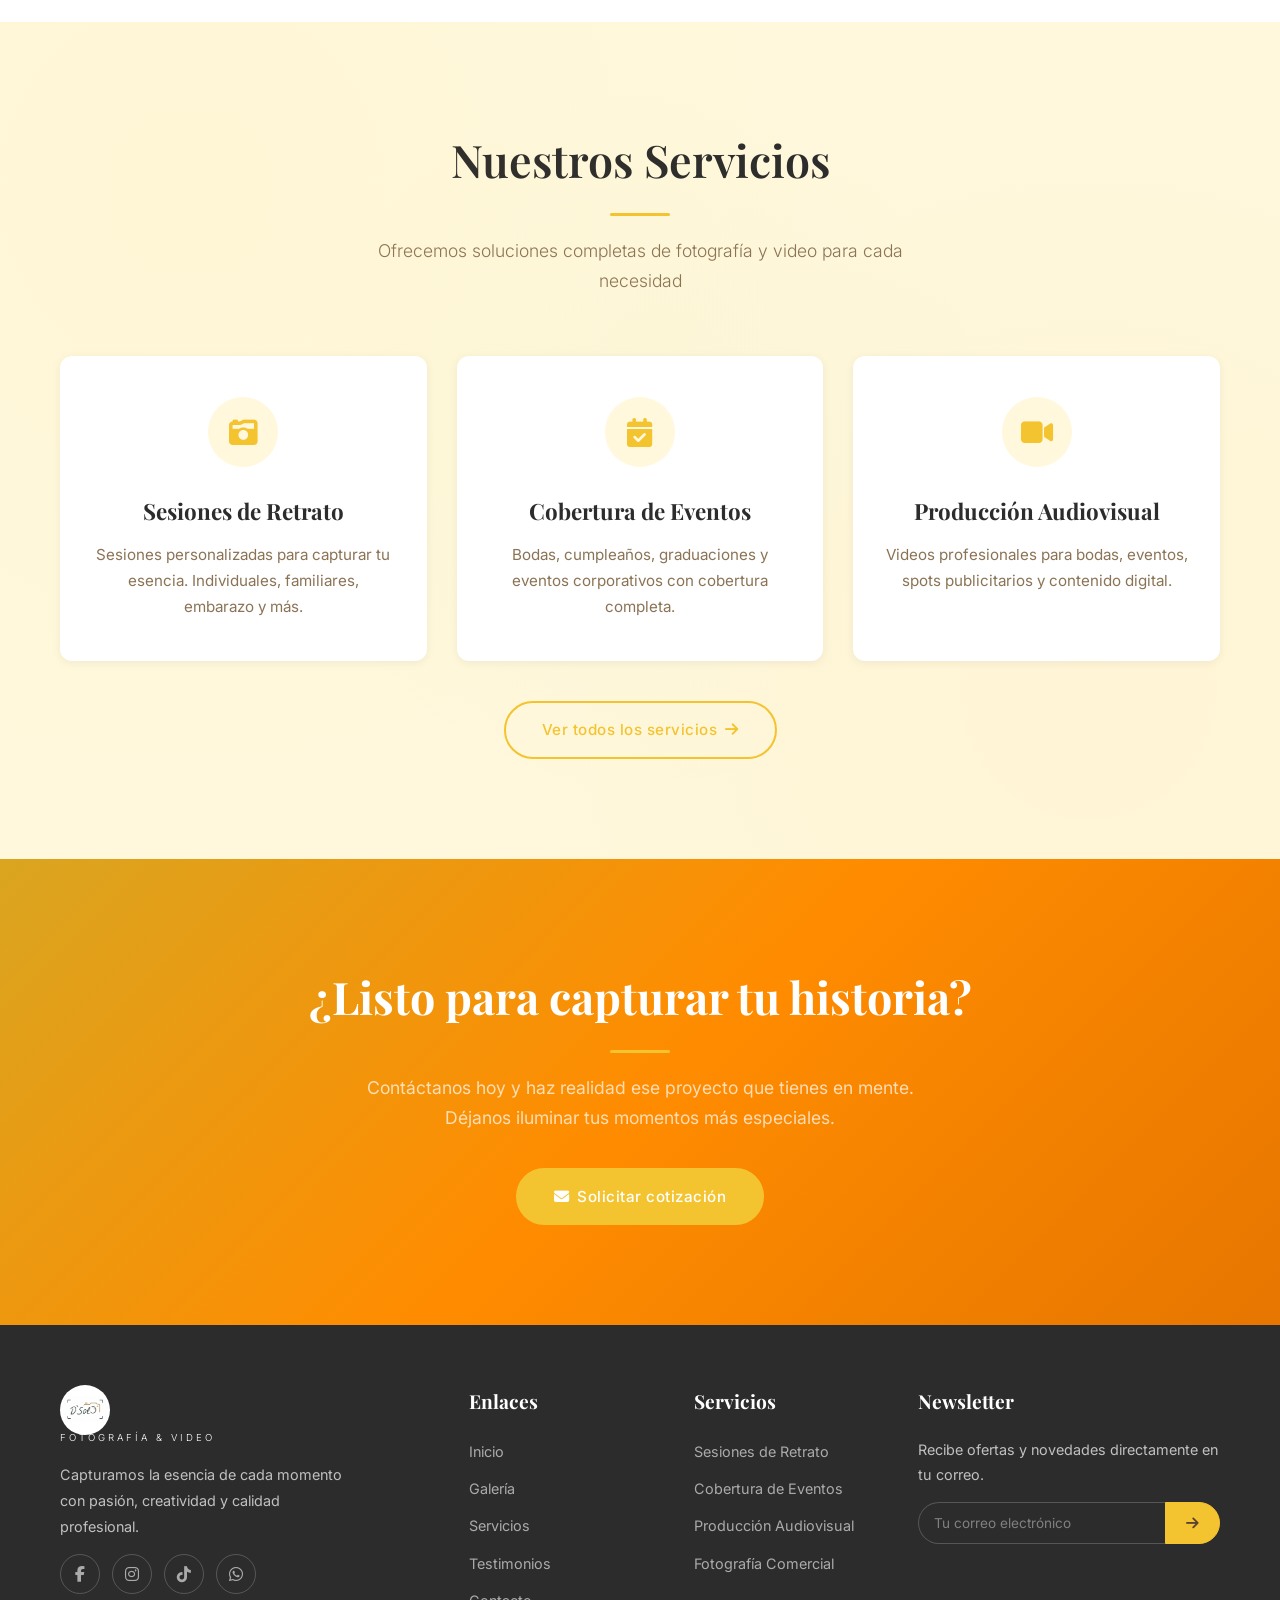
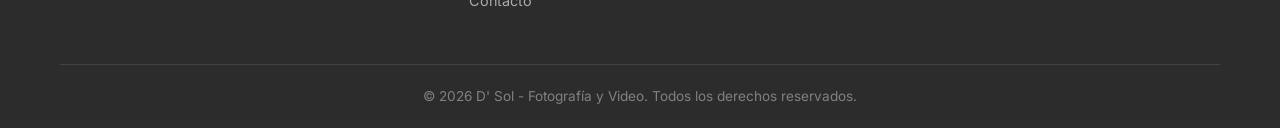
==== commit 3088cb2e: "Correcion de logo y supresion de emojis" ====
--- a/index.html
+++ b/index.html
@@ -15,7 +15,7 @@
   <header class="header">
     <div class="container">
       <a href="index.html" class="logo">
-        D' Sol 🌻
+        <img src="img/logo.jpg" alt="D' Sol" class="logo-img">
         <span class="logo-sub">Fotografía &amp; Video</span>
       </a>
       <nav class="nav">
@@ -37,9 +37,9 @@
   <section class="hero">
     <div class="hero-overlay"></div>
     <div class="hero-content">
-      <h1>D' Sol 🌻</h1>
+      <h1><img src="img/logo.jpg" alt="D' Sol" class="hero-logo"></h1>
       <div class="hero-divider"></div>
-      <p class="hero-sub">🌻 Fotografía y Video 🌻</p>
+      <p class="hero-sub">Fotografía y Video</p>
       <p class="hero-desc">Capturamos la esencia de cada instante con pasión y creatividad, como los girasoles buscan la luz del sol. Momentos que se convierten en recuerdos eternos.</p>
       <div class="hero-buttons">
         <a href="galeria.html" class="btn btn-primary"><i class="fas fa-camera"></i> Ver Galería</a>
@@ -59,7 +59,7 @@
           <img src="img/foto1_galeria.jpg" alt="D' Sol Fotografía">
         </div>
         <div class="about-text">
-          <h2>🌻 Transformamos tus ideas en imágenes</h2>
+          <h2>Transformamos tus ideas en imágenes</h2>
           <div class="section-divider" style="margin: 15px 0 25px;"></div>
           <p>En <strong>D' Sol</strong> somos apasionados por capturar la belleza de cada momento, inspirándonos en la luz dorada de los girasoles. Con un enfoque artístico y profesional, ofrecemos servicios de fotografía y video para toda ocasión.</p>
           <p>Desde retratos íntimos hasta grandes eventos, cada proyecto es tratado con la dedicación y el cariño que merece. Nuestro objetivo es que cada imagen irradie calidez y cuente una historia única, como un campo de girasoles bajo el sol.</p>
@@ -101,7 +101,7 @@
   <!-- ===== CTA SECTION ===== -->
   <section class="cta-section">
     <div class="container">
-      <h2>🌻 ¿Listo para capturar tu historia?</h2>
+      <h2>¿Listo para capturar tu historia?</h2>
       <div class="section-divider"></div>
       <p>Contáctanos hoy y haz realidad ese proyecto que tienes en mente. Déjanos iluminar tus momentos más especiales.</p>
       <a href="contacto.html" class="btn btn-primary"><i class="fas fa-envelope"></i> Solicitar cotización</a>
@@ -114,7 +114,7 @@
       <div class="footer-grid">
         <div class="footer-brand">
           <a href="index.html" class="logo">
-            D' Sol 🌻
+            <img src="img/logo.jpg" alt="D' Sol" class="logo-img">
             <span class="logo-sub">Fotografía &amp; Video</span>
           </a>
           <p>Capturamos la esencia de cada momento con pasión, creatividad y calidad profesional.</p>
@@ -154,7 +154,7 @@
         </div>
       </div>
       <div class="footer-bottom">
-        <p>&copy; 2026 D' Sol - Fotografía y Video. Todos los derechos reservados. | Hecho con 🌻</p>
+        <p>&copy; 2026 D' Sol - Fotografía y Video. Todos los derechos reservados.</p>
       </div>
     </div>
   </footer>
--- a/css/style.css
+++ b/css/style.css
@@ -240,11 +240,21 @@
 }
 
 .logo {
+  display: flex;
+  align-items: center;
+  gap: 12px;
   font-family: var(--font-heading);
   font-size: 1.8rem;
   font-weight: 700;
   color: var(--gold);
   letter-spacing: 2px;
+}
+
+.logo-img {
+  height: 50px;
+  width: auto;
+  border-radius: 50%;
+  object-fit: cover;
 }
 
 .logo span {
@@ -388,6 +398,14 @@
   animation: fadeInUp 1s ease;
 }
 
+.hero-logo {
+  display: block;
+  max-width: 280px;
+  height: auto;
+  margin: 0 auto;
+  border-radius: 50%;
+}
+
 .hero-content .hero-sub {
   font-family: var(--font-heading);
   font-size: 1.8rem;
@@ -803,7 +821,7 @@
 }
 
 .service-detailed-card.featured::before {
-  content: '🌻 RECOMENDADO';
+  content: 'RECOMENDADO';
   position: absolute;
   top: 15px;
   right: -30px;
